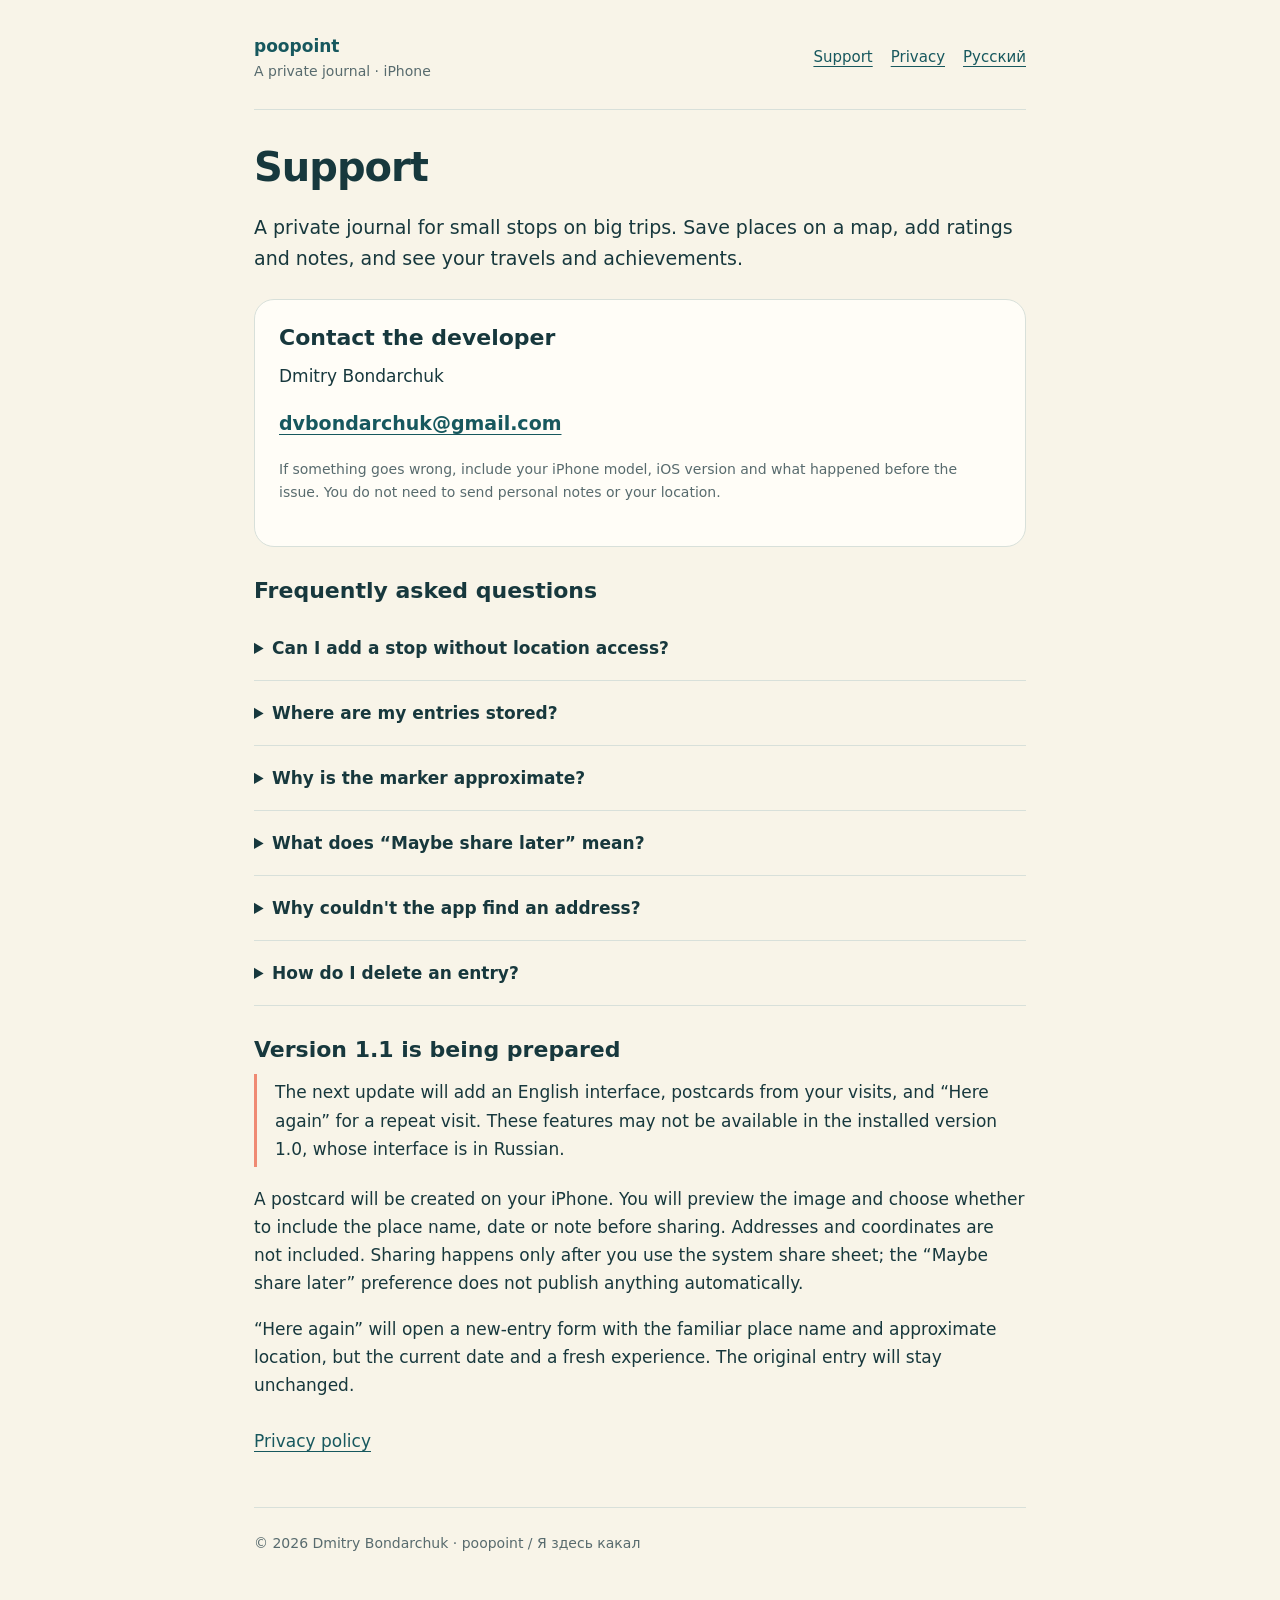
==== en/index.html @ fc50990e "Add English support and privacy pages for upcoming 1.1" ====
<!doctype html>
<html lang="en">
<head>
  <meta charset="utf-8"><meta name="viewport" content="width=device-width,initial-scale=1">
  <title>poopoint — Support</title>
  <meta name="description" content="Support for poopoint, a private iPhone travel journal: contact the developer and find answers about locations, entries and privacy.">
  <link rel="stylesheet" href="../style.css">
  <link rel="icon" type="image/svg+xml" href="data:image/svg+xml,%3Csvg xmlns='http://www.w3.org/2000/svg' viewBox='0 0 32 32'%3E%3Crect width='32' height='32' rx='8' fill='%2317585e'/%3E%3Cpath d='M16 6a7 7 0 0 0-7 7c0 5 7 13 7 13s7-8 7-13a7 7 0 0 0-7-7Z' fill='%23f8f4e8'/%3E%3Ccircle cx='16' cy='13' r='3' fill='%23ef8a73'/%3E%3C/svg%3E">
</head>
<body>
<a class="skip" href="#content">Skip to content</a>
<div class="wrap">
  <header><a class="brand" href="index.html">poopoint<span>A private journal · iPhone</span></a><nav aria-label="Navigation"><a href="index.html" aria-current="page">Support</a><a href="privacy.html">Privacy</a><a href="../index.html" lang="ru" hreflang="ru">Русский</a></nav></header>
  <main id="content">
    <h1>Support</h1>
    <p class="intro">A private journal for small stops on big trips. Save places on a map, add ratings and notes, and see your travels and achievements.</p>
    <div class="card"><h2 style="margin-top:0">Contact the developer</h2><p>Dmitry Bondarchuk</p><p class="contact"><a href="mailto:dvbondarchuk@gmail.com?subject=Poopoint%20support">dvbondarchuk@gmail.com</a></p><p class="meta">If something goes wrong, include your iPhone model, iOS version and what happened before the issue. You do not need to send personal notes or your location.</p></div>
    <h2>Frequently asked questions</h2>
    <details><summary>Can I add a stop without location access?</summary><p>Yes. Press and hold the place you want on the map to open the new-entry form. To allow location access later, open iOS Settings → the app → Location.</p></details>
    <details><summary>Where are my entries stored?</summary><p>In the app's local storage on your iPhone. The app has no accounts, public feed or CloudKit synchronization. Its data may be included in normal device backups according to your Apple settings.</p></details>
    <details><summary>Why is the marker approximate?</summary><p>Coordinates are rounded to an approximately 80-metre grid before saving. This reduces the precision of your private journal. Rounding does not make an entry anonymous.</p></details>
    <details><summary>What does “Maybe share later” mean?</summary><p>It is a local preference for the future. It does not publish an entry or send it to anyone. Both visibility settings keep the entry on your device.</p></details>
    <details><summary>Why couldn't the app find an address?</summary><p>Apple's service looks up an address using the rounded point. If a connection is unavailable or the service fails, the entry is still saved. You can try the address lookup again from the entry's details later.</p></details>
    <details><summary>How do I delete an entry?</summary><p>Open a visit from the map or history, tap the delete action and confirm. It disappears from your journal. Deleting the app also deletes its local storage; backups are managed separately in Apple settings.</p></details>
    <h2>Version 1.1 is being prepared</h2>
    <p class="notice">The next update will add an English interface, postcards from your visits, and “Here again” for a repeat visit. These features may not be available in the installed version 1.0, whose interface is in Russian.</p>
    <p>A postcard will be created on your iPhone. You will preview the image and choose whether to include the place name, date or note before sharing. Addresses and coordinates are not included. Sharing happens only after you use the system share sheet; the “Maybe share later” preference does not publish anything automatically.</p>
    <p>“Here again” will open a new-entry form with the familiar place name and approximate location, but the current date and a fresh experience. The original entry will stay unchanged.</p>
    <p style="margin-top:28px"><a href="privacy.html">Privacy policy</a></p>
  </main>
  <footer>© 2026 Dmitry Bondarchuk · poopoint / Я здесь какал</footer>
</div>
</body></html>
---- style.css ----
:root{color-scheme:light dark;--paper:#f8f4e8;--card:#fffdf7;--ink:#17383d;--muted:#586b6e;--line:#d8e0da;--accent:#17585e;--coral:#ef8a73}
*{box-sizing:border-box}body{margin:0;background:var(--paper);color:var(--ink);font:17px/1.65 system-ui,-apple-system,BlinkMacSystemFont,sans-serif}a{color:var(--accent);text-underline-offset:4px}a:hover{opacity:.8}a:focus-visible{outline:3px solid var(--accent);outline-offset:5px;border-radius:3px}.wrap{max-width:820px;margin:auto;padding:32px 24px 52px}header{display:flex;justify-content:space-between;align-items:center;gap:20px;padding-bottom:26px;border-bottom:1px solid var(--line)}.brand{font-weight:700;text-decoration:none}.brand span{font-weight:400;color:var(--muted);display:block;font-size:14px}nav{display:flex;gap:18px;flex-wrap:wrap;font-size:15px}main{padding:34px 0}h1{font-size:clamp(28px,6vw,40px);line-height:1.15;letter-spacing:-.025em;margin:0 0 22px}h2{font-size:22px;line-height:1.3;margin:30px 0 10px}p{margin:0 0 18px}.intro{font-size:19px}.card{border:1px solid var(--line);border-radius:20px;background:var(--card);padding:24px;margin:24px 0}.contact{font-size:19px;font-weight:600;overflow-wrap:anywhere}.meta,footer{color:var(--muted);font-size:14px}footer{border-top:1px solid var(--line);padding-top:24px}li{margin:10px 0}ul,ol{padding-left:24px}.notice{border-left:3px solid var(--coral);padding:4px 0 4px 18px}details{border-bottom:1px solid var(--line);padding:18px 0}summary{font-weight:600;cursor:pointer}details p{margin:14px 0 0}.skip{position:absolute;left:24px;top:-100px}.skip:focus{top:12px;background:var(--card);padding:10px} @media(max-width:560px){header{align-items:flex-start;flex-direction:column}.wrap{padding:24px 20px 36px}.card{padding:20px}}@media(prefers-color-scheme:dark){:root{--paper:#102126;--card:#1d3036;--ink:#f4f5ec;--muted:#b3c7c8;--line:#345057;--accent:#8bd3cc;--coral:#f09880}}

main{overflow-wrap:anywhere}
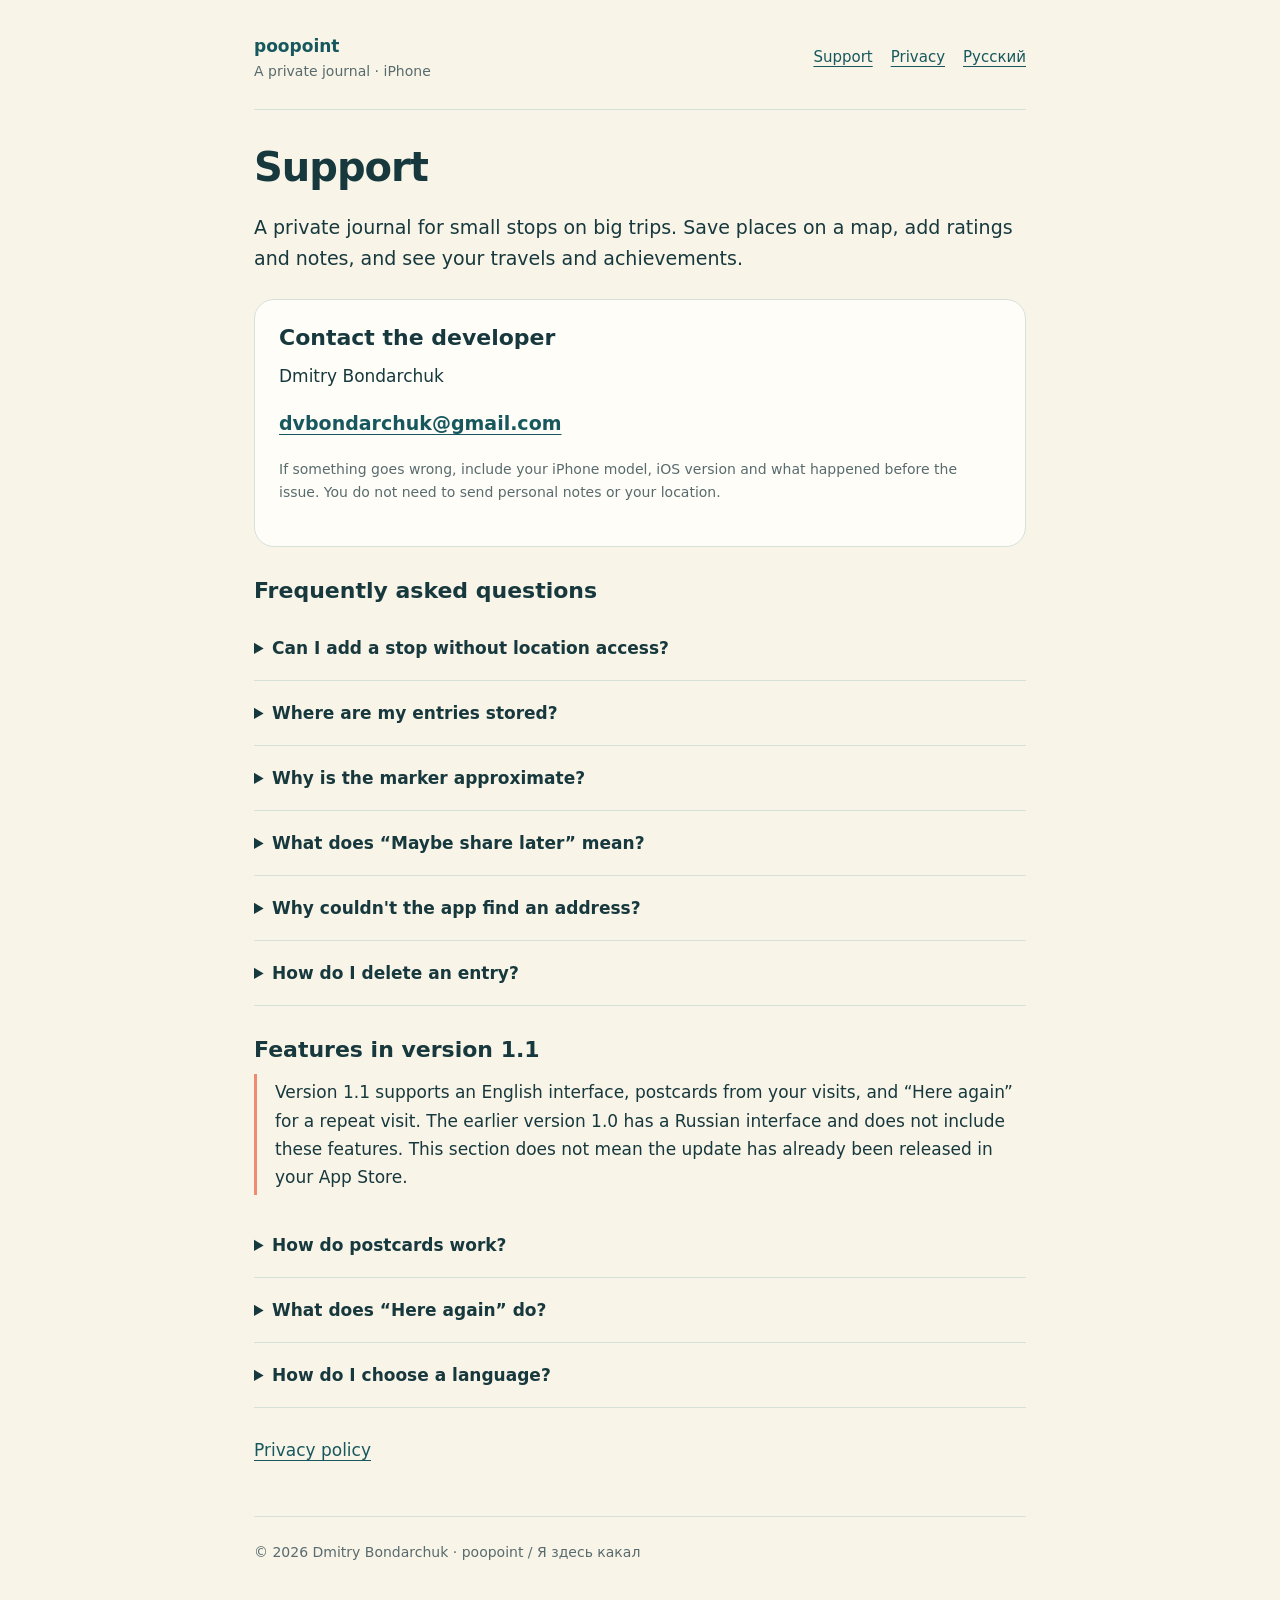
==== commit f9c50d21: "Publish privacy policy for local postcard sharing in 1.1" ====
--- a/en/index.html
+++ b/en/index.html
@@ -22,10 +22,11 @@
     <details><summary>What does “Maybe share later” mean?</summary><p>It is a local preference for the future. It does not publish an entry or send it to anyone. Both visibility settings keep the entry on your device.</p></details>
     <details><summary>Why couldn't the app find an address?</summary><p>Apple's service looks up an address using the rounded point. If a connection is unavailable or the service fails, the entry is still saved. You can try the address lookup again from the entry's details later.</p></details>
     <details><summary>How do I delete an entry?</summary><p>Open a visit from the map or history, tap the delete action and confirm. It disappears from your journal. Deleting the app also deletes its local storage; backups are managed separately in Apple settings.</p></details>
-    <h2>Version 1.1 is being prepared</h2>
-    <p class="notice">The next update will add an English interface, postcards from your visits, and “Here again” for a repeat visit. These features may not be available in the installed version 1.0, whose interface is in Russian.</p>
-    <p>A postcard will be created on your iPhone. You will preview the image and choose whether to include the place name, date or note before sharing. Addresses and coordinates are not included. Sharing happens only after you use the system share sheet; the “Maybe share later” preference does not publish anything automatically.</p>
-    <p>“Here again” will open a new-entry form with the familiar place name and approximate location, but the current date and a fresh experience. The original entry will stay unchanged.</p>
+    <h2>Features in version 1.1</h2>
+    <p class="notice">Version 1.1 supports an English interface, postcards from your visits, and “Here again” for a repeat visit. The earlier version 1.0 has a Russian interface and does not include these features. This section does not mean the update has already been released in your App Store.</p>
+    <details><summary>How do postcards work?</summary><p>A postcard is created on your iPhone. Preview the finished image and choose whether to include the place name, date or note before sharing. You can also hide the city and country. Addresses and coordinates are not included. A long note is shortened to 180 characters, including the ellipsis; the preview shows the final text.</p><p>Tap “Share postcard” to open the system share sheet, then choose an app, recipient or Save to Files. The app does not request photo-library access or save images directly to Photos. The “Maybe share later” preference does not publish anything automatically.</p></details>
+    <details><summary>What does “Here again” do?</summary><p>It opens a new-entry form with the familiar place name and approximate location, but the current date. Rating, tags, note and visibility start fresh. Saving adds a separate visit to the journal; the original entry stays unchanged. Cancelling the form saves nothing.</p></details>
+    <details><summary>How do I choose a language?</summary><p>Version 1.1 supports Russian and English interfaces. You can choose the app language in iOS Settings if your device offers that option. Place names and notes you enter are not translated. Cities and addresses supplied by Apple may remain in Russian; countries are displayed in the selected language when their code is available.</p></details>
     <p style="margin-top:28px"><a href="privacy.html">Privacy policy</a></p>
   </main>
   <footer>© 2026 Dmitry Bondarchuk · poopoint / Я здесь какал</footer>
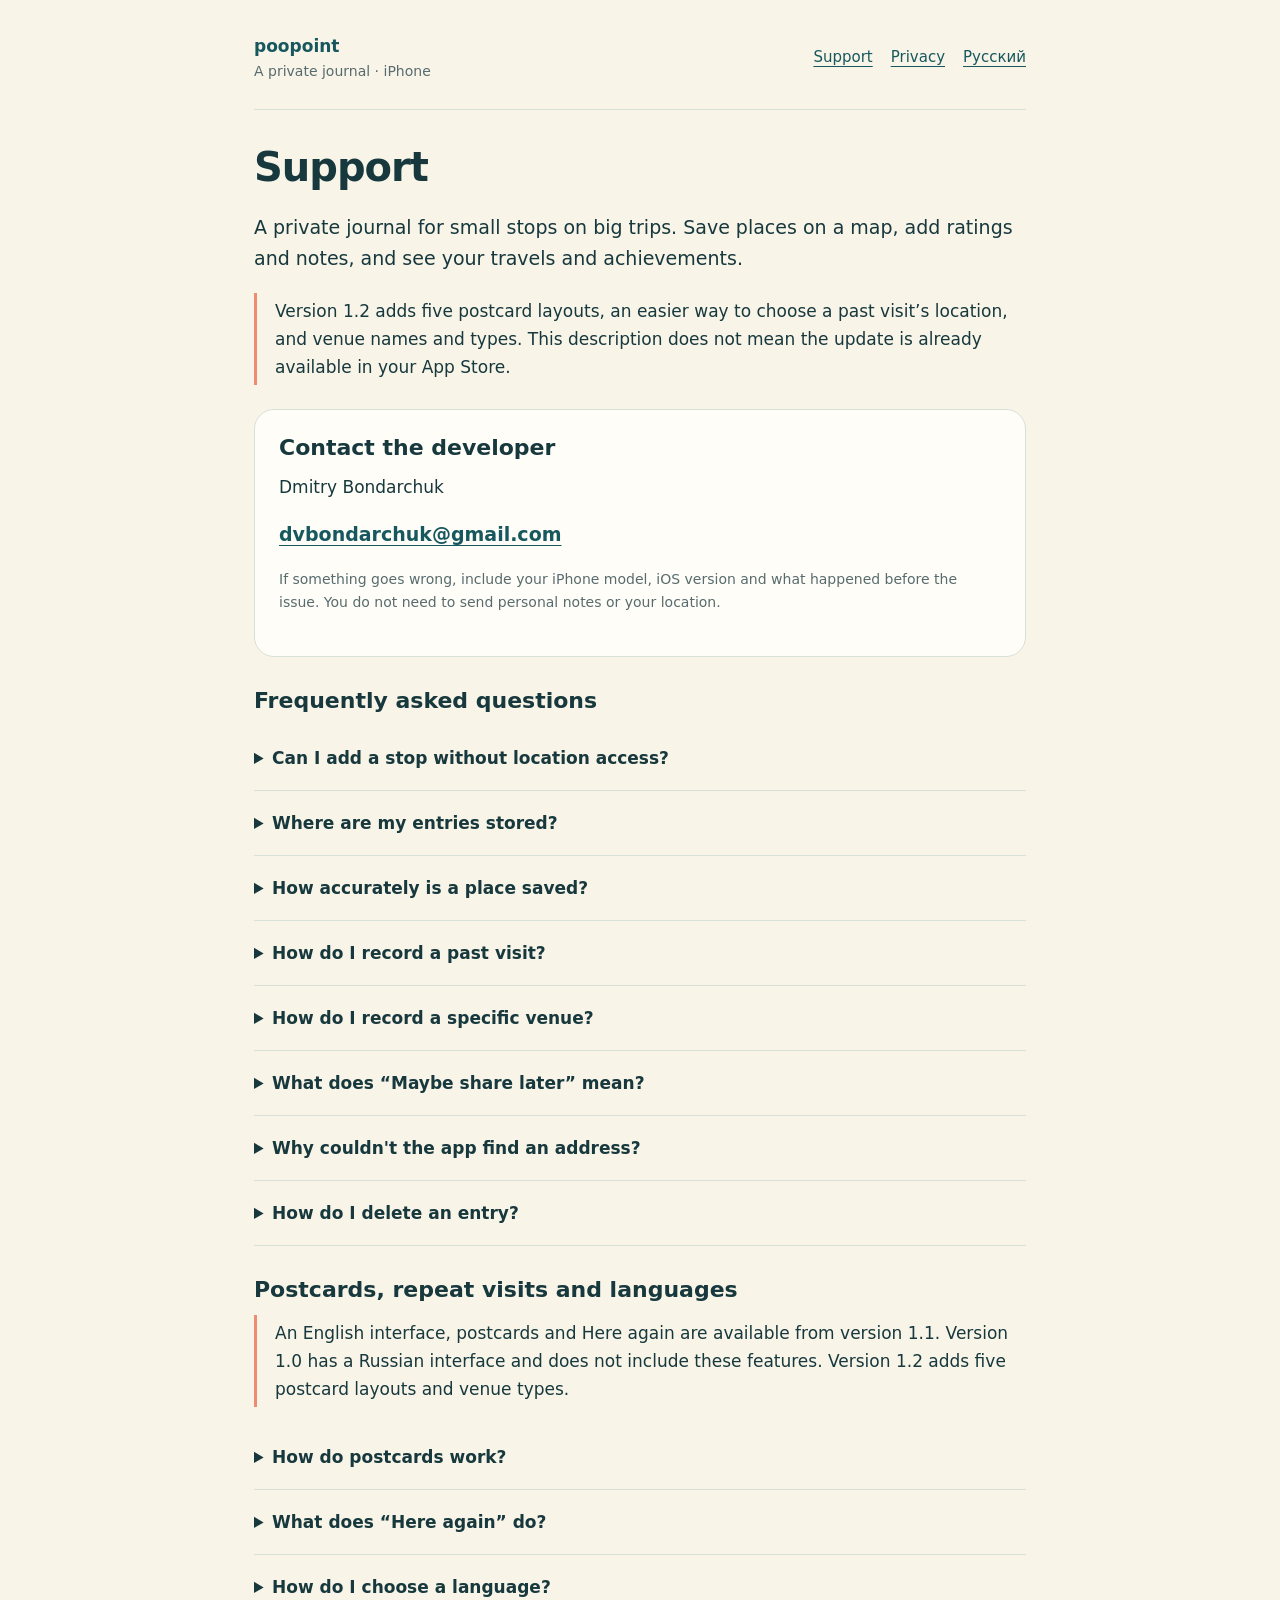
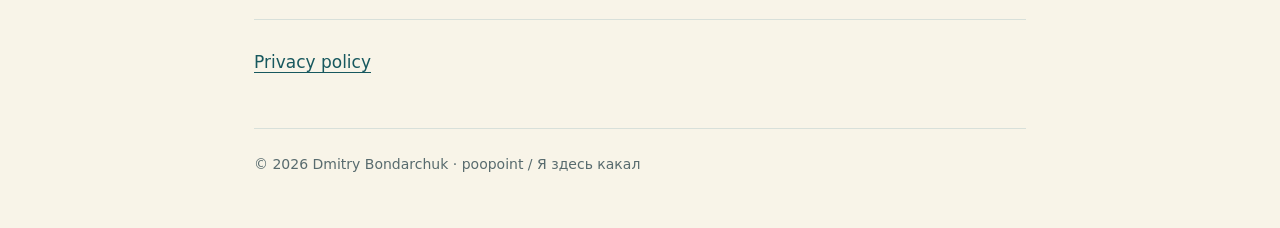
==== commit 488469f0: "Update support and privacy for version 1.2" ====
--- a/en/index.html
+++ b/en/index.html
@@ -14,19 +14,22 @@
   <main id="content">
     <h1>Support</h1>
     <p class="intro">A private journal for small stops on big trips. Save places on a map, add ratings and notes, and see your travels and achievements.</p>
+    <p class="notice">Version 1.2 adds five postcard layouts, an easier way to choose a past visit’s location, and venue names and types. This description does not mean the update is already available in your App Store.</p>
     <div class="card"><h2 style="margin-top:0">Contact the developer</h2><p>Dmitry Bondarchuk</p><p class="contact"><a href="mailto:dvbondarchuk@gmail.com?subject=Poopoint%20support">dvbondarchuk@gmail.com</a></p><p class="meta">If something goes wrong, include your iPhone model, iOS version and what happened before the issue. You do not need to send personal notes or your location.</p></div>
     <h2>Frequently asked questions</h2>
-    <details><summary>Can I add a stop without location access?</summary><p>Yes. Press and hold the place you want on the map to open the new-entry form. To allow location access later, open iOS Settings → the app → Location.</p></details>
+    <details><summary>Can I add a stop without location access?</summary><p>Yes. In version 1.2, tap “Mark a spot” → “Choose on the map”, search by place name or address or move the map beneath the pin, then confirm the point. This selection does not require location access. In versions 1.0 and 1.1, press and hold the map to choose a place. To allow access to your current location later, open iOS Settings → the app → Location.</p></details>
     <details><summary>Where are my entries stored?</summary><p>In the app's local storage on your iPhone. The app has no accounts, public feed or CloudKit synchronization. Its data may be included in normal device backups according to your Apple settings.</p></details>
-    <details><summary>Why is the marker approximate?</summary><p>Coordinates are rounded to an approximately 80-metre grid before saving. This reduces the precision of your private journal. Rounding does not make an entry anonymous.</p></details>
+    <details><summary>How accurately is a place saved?</summary><p>In version 1.2, the app saves newly selected map points without extra rounding or displacement. If you choose your current location, accuracy depends on the data supplied by iOS and the Precise Location setting. Versions 1.0 and 1.1 saved points on an approximately 80-metre grid. Earlier entries keep their saved coordinates; updating does not restore their original precision.</p></details>
+    <details><summary>How do I record a past visit?</summary><p>In version 1.2, tap “Mark a spot” → “Choose on the map”, select the point and set the date in the form. Use “Yesterday” for a visit from the previous day. Saving creates a separate entry; other visits stay unchanged.</p></details>
+    <details><summary>How do I record a specific venue?</summary><p>In version 1.2, in the visit form, choose a venue found near the selected point or tap “Find places nearby”. You confirm the venue yourself; the nearest place is not chosen automatically. You can also enter the name and type, such as café, bar or station, yourself. A type is filled in only when Apple supplies a recognized category. If a station or another venue has no known category, choose the type yourself. The app does not infer a type from the name. These fields are saved with your visit; each has a separate postcard control.</p></details>
     <details><summary>What does “Maybe share later” mean?</summary><p>It is a local preference for the future. It does not publish an entry or send it to anyone. Both visibility settings keep the entry on your device.</p></details>
-    <details><summary>Why couldn't the app find an address?</summary><p>Apple's service looks up an address using the rounded point. If a connection is unavailable or the service fails, the entry is still saved. You can try the address lookup again from the entry's details later.</p></details>
+    <details><summary>Why couldn't the app find an address?</summary><p>In version 1.2, Apple’s service looks up an address using the selected point. A house number is saved with the address when Apple returns one. Versions 1.0 and 1.1 used the rounded point and did not save house numbers. If a connection is unavailable or the service fails, the entry is still saved. You can try the address lookup again from the entry’s details later.</p></details>
     <details><summary>How do I delete an entry?</summary><p>Open a visit from the map or history, tap the delete action and confirm. It disappears from your journal. Deleting the app also deletes its local storage; backups are managed separately in Apple settings.</p></details>
-    <h2>Features in version 1.1</h2>
-    <p class="notice">Version 1.1 supports an English interface, postcards from your visits, and “Here again” for a repeat visit. The earlier version 1.0 has a Russian interface and does not include these features. This section does not mean the update has already been released in your App Store.</p>
-    <details><summary>How do postcards work?</summary><p>A postcard is created on your iPhone. Preview the finished image and choose whether to include the place name, date or note before sharing. You can also hide the city and country. Addresses and coordinates are not included. A long note is shortened to 180 characters, including the ellipsis; the preview shows the final text.</p><p>Tap “Share postcard” to open the system share sheet, then choose an app, recipient or Save to Files. The app does not request photo-library access or save images directly to Photos. The “Maybe share later” preference does not publish anything automatically.</p></details>
-    <details><summary>What does “Here again” do?</summary><p>It opens a new-entry form with the familiar place name and approximate location, but the current date. Rating, tags, note and visibility start fresh. Saving adds a separate visit to the journal; the original entry stays unchanged. Cancelling the form saves nothing.</p></details>
-    <details><summary>How do I choose a language?</summary><p>Version 1.1 supports Russian and English interfaces. You can choose the app language in iOS Settings if your device offers that option. Place names and notes you enter are not translated. Cities and addresses supplied by Apple may remain in Russian; countries are displayed in the selected language when their code is available.</p></details>
+    <h2>Postcards, repeat visits and languages</h2>
+    <p class="notice">An English interface, postcards and Here again are available from version 1.1. Version 1.0 has a Russian interface and does not include these features. Version 1.2 adds five postcard layouts and venue types.</p>
+    <details><summary>How do postcards work?</summary><p>A postcard is created on your iPhone. Preview the finished image and choose whether to include the place name, date or note before sharing. Version 1.2 offers five layouts — Stickers, Passport, Certificate, Meme and Pass the throne — and a separate place-type field. The name and type are off by default and have separate controls. You can also hide the city and country. Addresses and coordinates are not included. A long note is shortened to 180 characters, including the ellipsis; the preview shows the final text.</p><p>Tap “Share postcard” to open the system share sheet, then choose an app, recipient or Save to Files. The app does not request photo-library access or save images directly to Photos. The “Maybe share later” preference does not publish anything automatically.</p></details>
+    <details><summary>What does “Here again” do?</summary><p>From version 1.1, it opens a new-entry form with the familiar place name and saved location, but the current date. Version 1.2 also reuses the saved place type. Rating, tags, note and visibility start fresh. Saving adds a separate visit to the journal; the original entry stays unchanged. Cancelling the form saves nothing.</p></details>
+    <details><summary>How do I choose a language?</summary><p>Russian and English interfaces are available from version 1.1. You can choose the app language in iOS Settings if your device offers that option. Place names and notes you enter are not translated. Cities and addresses supplied by Apple may remain in Russian; countries are displayed in the selected language when their code is available.</p></details>
     <p style="margin-top:28px"><a href="privacy.html">Privacy policy</a></p>
   </main>
   <footer>© 2026 Dmitry Bondarchuk · poopoint / Я здесь какал</footer>
